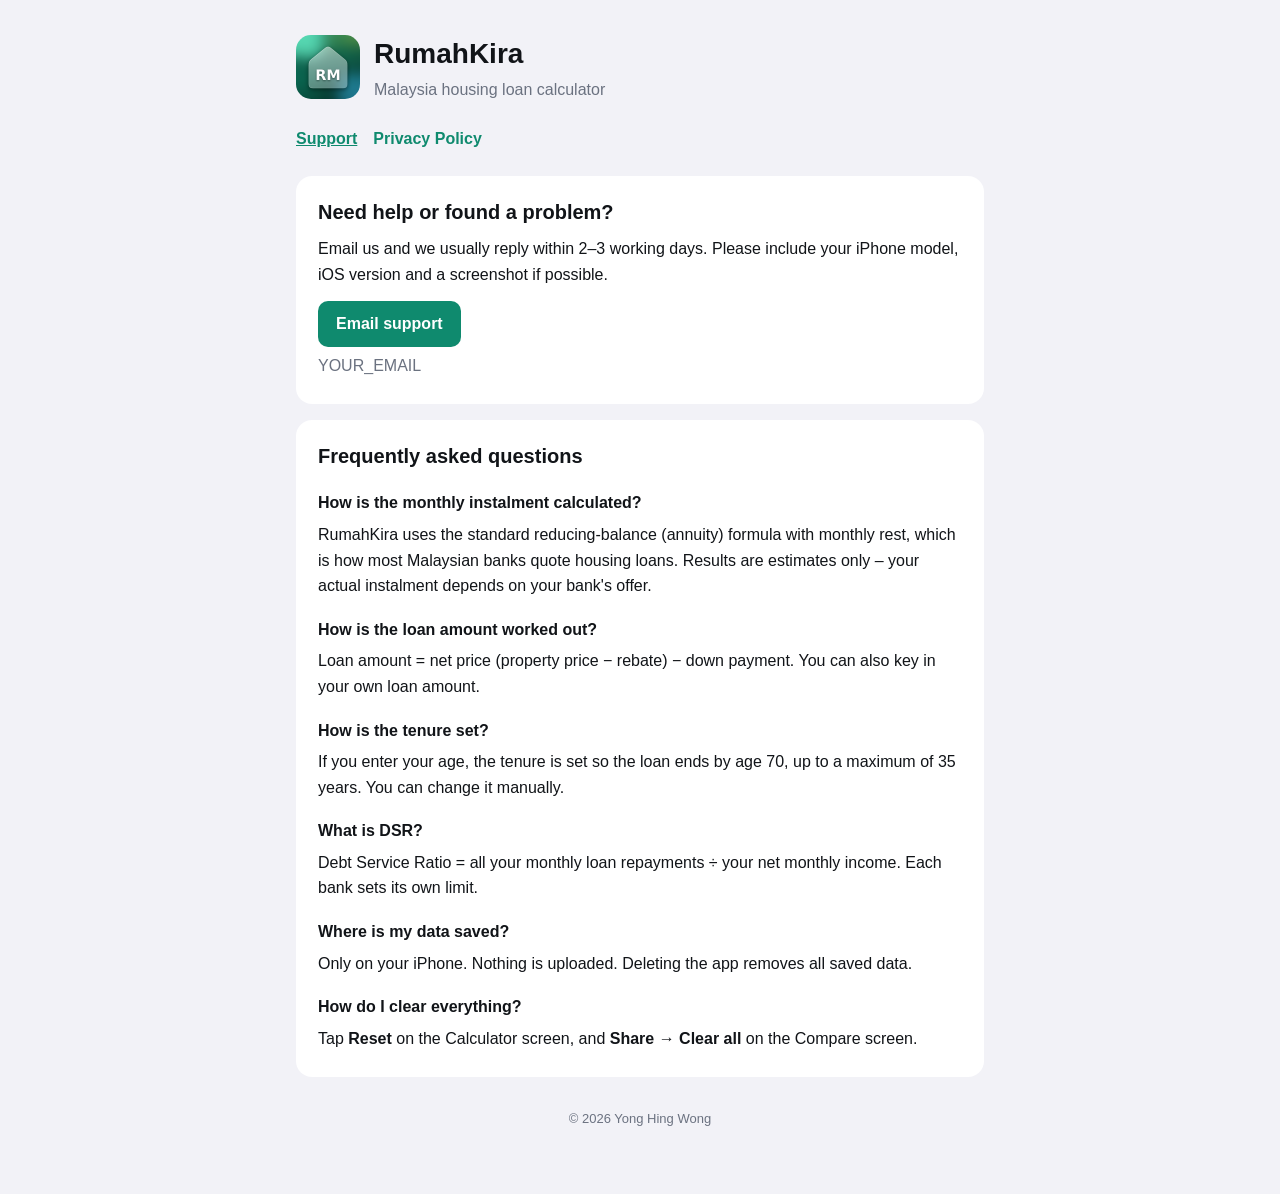
==== index.html @ 2b9da465 "Add files via upload" ====
<!doctype html>
<html lang="en">
<head>
<meta charset="utf-8">
<meta name="viewport" content="width=device-width, initial-scale=1">
<title>RumahKira – Support</title>
<meta name="description" content="Support for RumahKira, a housing loan monthly instalment calculator for Malaysia.">
<link rel="icon" href="icon.png">
<link rel="stylesheet" href="style.css">
</head>
<body>
<div class="wrap">
  <header>
    <img src="icon.png" alt="RumahKira icon">
    <div><h1>RumahKira</h1><p>Malaysia housing loan calculator</p></div>
  </header>
  <nav><a class="on" href="./">Support</a><a href="privacy.html">Privacy Policy</a></nav>

  <div class="card">
    <h2>Need help or found a problem?</h2>
    <p>Email us and we usually reply within 2–3 working days. Please include your iPhone model, iOS version and a screenshot if possible.</p>
    <a class="btn" href="mailto:YOUR_EMAIL?subject=RumahKira%20support">Email support</a>
    <p class="muted">YOUR_EMAIL</p>
  </div>

  <div class="card">
    <h2>Frequently asked questions</h2>

    <h3>How is the monthly instalment calculated?</h3>
    <p>RumahKira uses the standard reducing-balance (annuity) formula with monthly rest, which is how most Malaysian banks quote housing loans. Results are estimates only – your actual instalment depends on your bank's offer.</p>

    <h3>How is the loan amount worked out?</h3>
    <p>Loan amount = net price (property price − rebate) − down payment. You can also key in your own loan amount.</p>

    <h3>How is the tenure set?</h3>
    <p>If you enter your age, the tenure is set so the loan ends by age 70, up to a maximum of 35 years. You can change it manually.</p>

    <h3>What is DSR?</h3>
    <p>Debt Service Ratio = all your monthly loan repayments ÷ your net monthly income. Each bank sets its own limit.</p>

    <h3>Where is my data saved?</h3>
    <p>Only on your iPhone. Nothing is uploaded. Deleting the app removes all saved data.</p>

    <h3>How do I clear everything?</h3>
    <p>Tap <b>Reset</b> on the Calculator screen, and <b>Share → Clear all</b> on the Compare screen.</p>
  </div>

  <footer>© 2026 Yong Hing Wong</footer>
</div>
</body>
</html>
---- style.css ----
:root{--bg:#F2F2F7;--card:#fff;--text:#111418;--muted:#6B7280;--accent:#0F8A6E;--line:#E5E7EB}
@media (prefers-color-scheme:dark){:root{--bg:#000;--card:#1C1C1E;--text:#F2F2F7;--muted:#9CA3AF;--accent:#34C7A0;--line:#2C2C2E}}
*{box-sizing:border-box}
body{margin:0;background:var(--bg);color:var(--text);font:16px/1.6 -apple-system,BlinkMacSystemFont,"Segoe UI",Roboto,Helvetica,Arial,sans-serif}
.wrap{max-width:720px;margin:0 auto;padding:32px 16px 64px}
header{display:flex;align-items:center;gap:14px;margin-bottom:24px}
header img{width:64px;height:64px;border-radius:15px}
header h1{margin:0;font-size:28px}
header p{margin:0;color:var(--muted)}
nav{display:flex;gap:16px;margin-bottom:24px}
nav a{color:var(--accent);font-weight:600;text-decoration:none}
nav a.on{text-decoration:underline}
.card{background:var(--card);border-radius:16px;padding:20px 22px;margin-bottom:16px}
h2{font-size:20px;margin:0 0 8px}
h3{font-size:16px;margin:18px 0 4px}
p{margin:6px 0}
.muted{color:var(--muted)}
a{color:var(--accent)}
.btn{display:inline-block;background:var(--accent);color:#fff;padding:10px 18px;border-radius:10px;text-decoration:none;font-weight:600;margin-top:8px}
footer{color:var(--muted);font-size:13px;text-align:center;margin-top:32px}
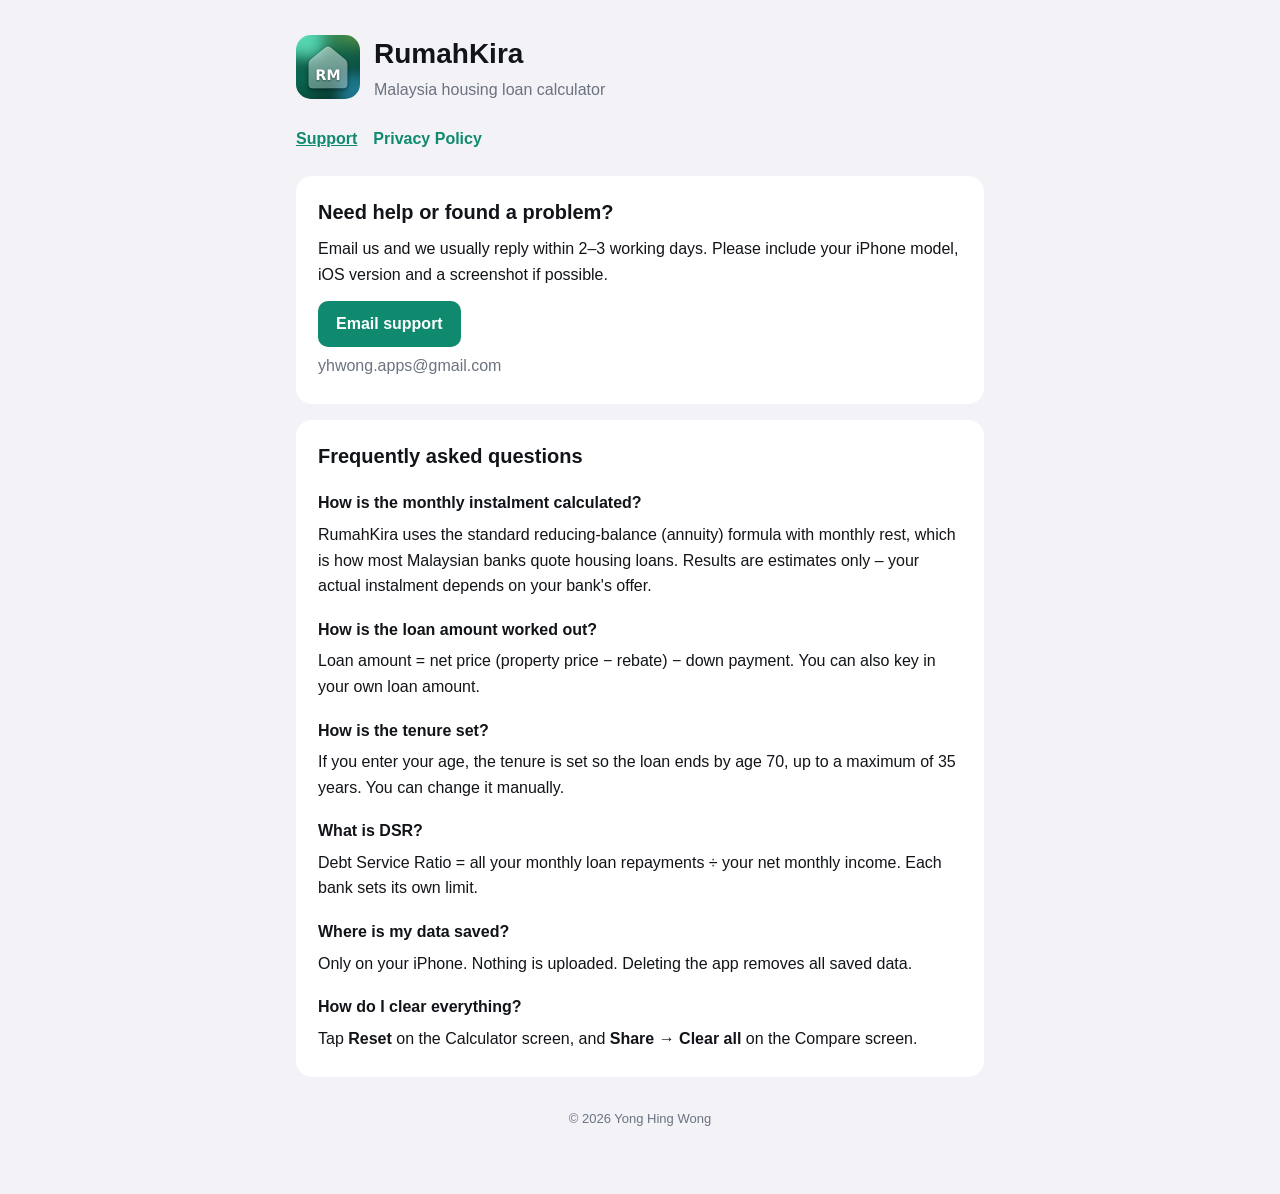
==== commit 5eeed0e7: "Add files via upload" ====
--- a/index.html
+++ b/index.html
@@ -19,8 +19,8 @@
   <div class="card">
     <h2>Need help or found a problem?</h2>
     <p>Email us and we usually reply within 2–3 working days. Please include your iPhone model, iOS version and a screenshot if possible.</p>
-    <a class="btn" href="mailto:YOUR_EMAIL?subject=RumahKira%20support">Email support</a>
-    <p class="muted">YOUR_EMAIL</p>
+    <a class="btn" href="mailto:yhwong.apps@gmail.com?subject=RumahKira%20support">Email support</a>
+    <p class="muted">yhwong.apps@gmail.com</p>
   </div>
 
   <div class="card">
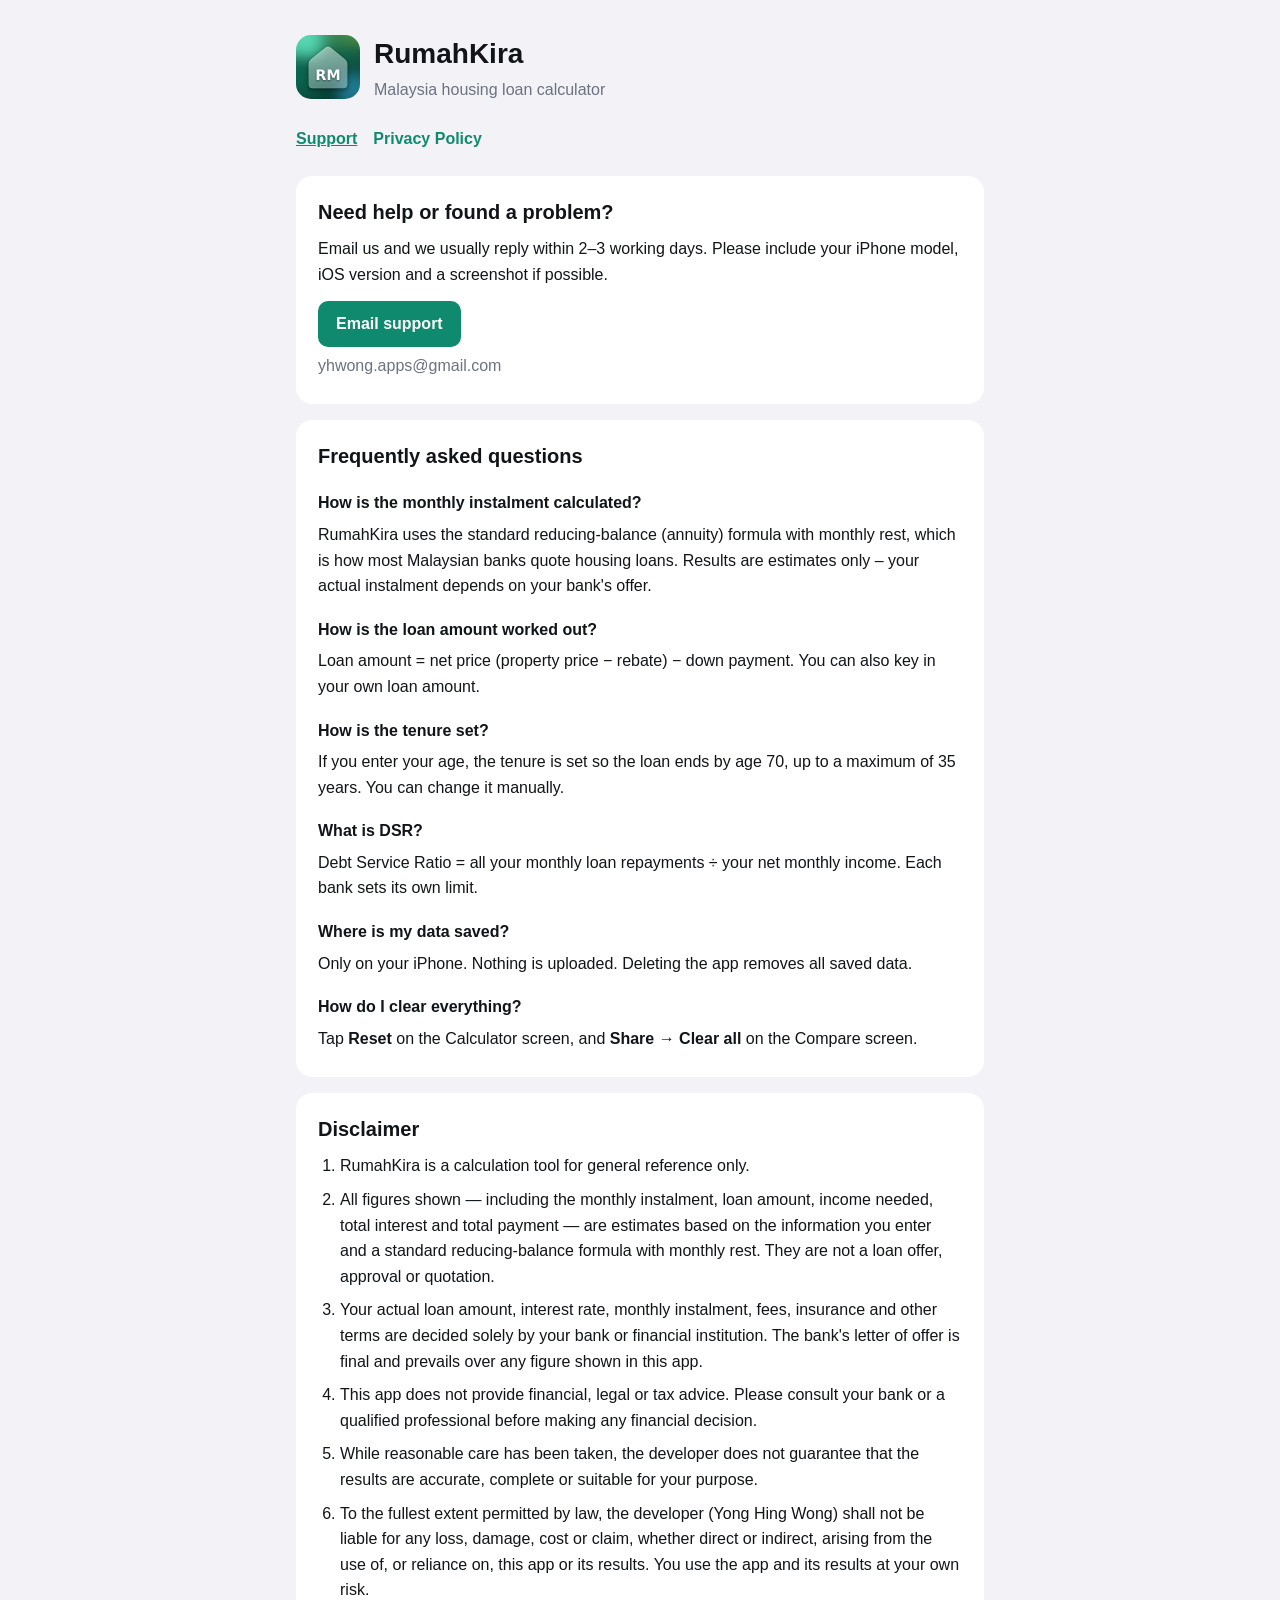
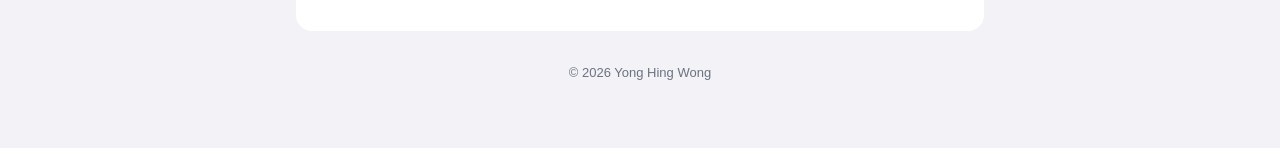
==== commit 762fc44f: "Add files via upload" ====
--- a/index.html
+++ b/index.html
@@ -45,6 +45,18 @@
     <p>Tap <b>Reset</b> on the Calculator screen, and <b>Share → Clear all</b> on the Compare screen.</p>
   </div>
 
+  <div class="card" id="disclaimer">
+    <h2>Disclaimer</h2>
+    <ol>
+      <li>RumahKira is a calculation tool for general reference only.</li>
+      <li>All figures shown — including the monthly instalment, loan amount, income needed, total interest and total payment — are estimates based on the information you enter and a standard reducing-balance formula with monthly rest. They are not a loan offer, approval or quotation.</li>
+      <li>Your actual loan amount, interest rate, monthly instalment, fees, insurance and other terms are decided solely by your bank or financial institution. The bank's letter of offer is final and prevails over any figure shown in this app.</li>
+      <li>This app does not provide financial, legal or tax advice. Please consult your bank or a qualified professional before making any financial decision.</li>
+      <li>While reasonable care has been taken, the developer does not guarantee that the results are accurate, complete or suitable for your purpose.</li>
+      <li>To the fullest extent permitted by law, the developer (Yong Hing Wong) shall not be liable for any loss, damage, cost or claim, whether direct or indirect, arising from the use of, or reliance on, this app or its results. You use the app and its results at your own risk.</li>
+    </ol>
+  </div>
+
   <footer>© 2026 Yong Hing Wong</footer>
 </div>
 </body>
--- a/style.css
+++ b/style.css
@@ -18,3 +18,5 @@
 a{color:var(--accent)}
 .btn{display:inline-block;background:var(--accent);color:#fff;padding:10px 18px;border-radius:10px;text-decoration:none;font-weight:600;margin-top:8px}
 footer{color:var(--muted);font-size:13px;text-align:center;margin-top:32px}
+ol{margin:6px 0;padding-left:22px}
+li{margin:8px 0}
